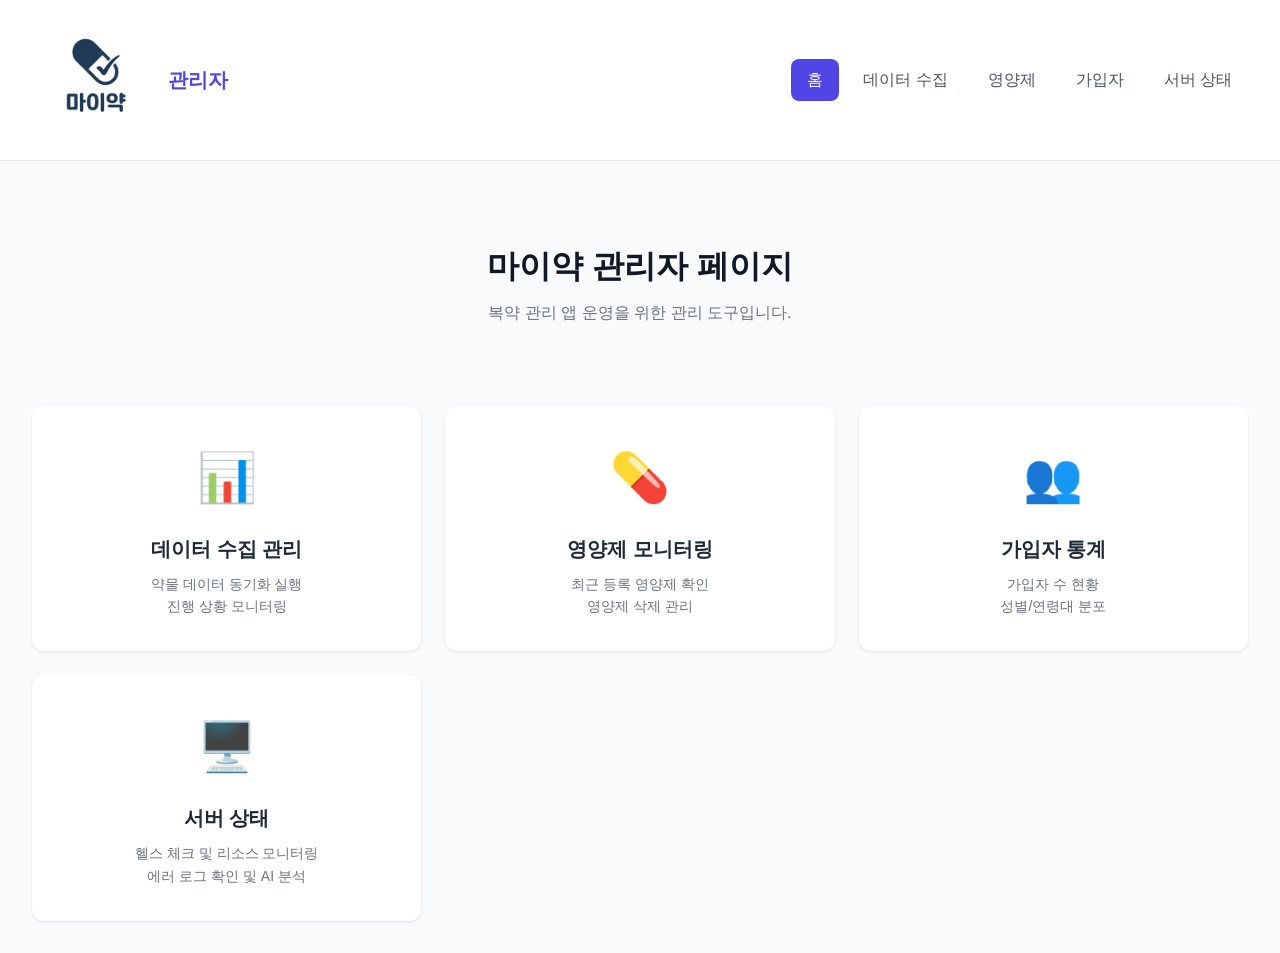
==== src/main/resources/static/admin/index.html @ 5b149827 "Feat : 관리자 페이지 에러 로그 조회 및 AI 분석 기능 추가 - 서버 상태 페이지 분리 (server-status.html) - journalctl 기반 에러 로그 조회 A" ====
<!DOCTYPE html>
<html lang="ko">
<head>
    <meta charset="UTF-8">
    <meta name="viewport" content="width=device-width, initial-scale=1.0">
    <title>마이약 관리자</title>
    <link rel="stylesheet" href="css/admin.css">
    <style>
        .dashboard-grid {
            display: grid;
            grid-template-columns: repeat(auto-fit, minmax(300px, 1fr));
            gap: 1.5rem;
            margin-top: 2rem;
        }
        .dashboard-card {
            background: white;
            border-radius: 0.75rem;
            box-shadow: 0 1px 3px rgba(0, 0, 0, 0.1);
            padding: 2rem;
            text-align: center;
            text-decoration: none;
            color: inherit;
            transition: all 0.2s;
            border: 2px solid transparent;
        }
        .dashboard-card:hover {
            transform: translateY(-4px);
            box-shadow: 0 4px 12px rgba(0, 0, 0, 0.15);
            border-color: var(--primary);
        }
        .dashboard-icon {
            font-size: 3rem;
            margin-bottom: 1rem;
        }
        .dashboard-title {
            font-size: 1.25rem;
            font-weight: 600;
            color: var(--gray-800);
            margin-bottom: 0.5rem;
        }
        .dashboard-desc {
            font-size: 0.875rem;
            color: var(--gray-500);
        }
        .welcome-section {
            text-align: center;
            padding: 3rem 0;
        }
        .welcome-title {
            font-size: 2rem;
            font-weight: 700;
            color: var(--gray-900);
            margin-bottom: 0.5rem;
        }
        .welcome-subtitle {
            font-size: 1rem;
            color: var(--gray-500);
        }
    </style>
</head>
<body>
    <!-- 헤더 -->
    <header class="header">
        <div class="header-content">
            <a href="index.html" class="logo">
                <img src="images/logo.png" alt="마이약" class="logo-img">
                <span>관리자</span>
            </a>
            <nav class="nav">
                <a href="index.html" class="nav-link active">홈</a>
                <a href="data-sync.html" class="nav-link">데이터 수집</a>
                <a href="supplements.html" class="nav-link">영양제</a>
                <a href="users.html" class="nav-link">가입자</a>
                <a href="server-status.html" class="nav-link">서버 상태</a>
            </nav>
        </div>
    </header>

    <!-- 메인 컨텐츠 -->
    <main class="main">
        <div class="welcome-section">
            <h1 class="welcome-title">마이약 관리자 페이지</h1>
            <p class="welcome-subtitle">복약 관리 앱 운영을 위한 관리 도구입니다.</p>
        </div>

        <div class="dashboard-grid">
            <a href="data-sync.html" class="dashboard-card">
                <div class="dashboard-icon">📊</div>
                <div class="dashboard-title">데이터 수집 관리</div>
                <div class="dashboard-desc">
                    약물 데이터 동기화 실행<br>
                    진행 상황 모니터링
                </div>
            </a>

            <a href="supplements.html" class="dashboard-card">
                <div class="dashboard-icon">💊</div>
                <div class="dashboard-title">영양제 모니터링</div>
                <div class="dashboard-desc">
                    최근 등록 영양제 확인<br>
                    영양제 삭제 관리
                </div>
            </a>

            <a href="users.html" class="dashboard-card">
                <div class="dashboard-icon">👥</div>
                <div class="dashboard-title">가입자 통계</div>
                <div class="dashboard-desc">
                    가입자 수 현황<br>
                    성별/연령대 분포
                </div>
            </a>

            <a href="server-status.html" class="dashboard-card">
                <div class="dashboard-icon">🖥️</div>
                <div class="dashboard-title">서버 상태</div>
                <div class="dashboard-desc">
                    헬스 체크 및 리소스 모니터링<br>
                    에러 로그 확인 및 AI 분석
                </div>
            </a>
        </div>
    </main>

    <script src="js/api.js"></script>
    <script src="js/index.js"></script>
</body>
</html>
---- src/main/resources/static/admin/css/admin.css ----
/* ===== 기본 스타일 ===== */
:root {
    --primary: #4f46e5;
    --primary-hover: #4338ca;
    --success: #10b981;
    --warning: #f59e0b;
    --danger: #ef4444;
    --danger-hover: #dc2626;
    --gray-50: #f9fafb;
    --gray-100: #f3f4f6;
    --gray-200: #e5e7eb;
    --gray-300: #d1d5db;
    --gray-400: #9ca3af;
    --gray-500: #6b7280;
    --gray-600: #4b5563;
    --gray-700: #374151;
    --gray-800: #1f2937;
    --gray-900: #111827;
}

* {
    margin: 0;
    padding: 0;
    box-sizing: border-box;
}

body {
    font-family: -apple-system, BlinkMacSystemFont, 'Segoe UI', Roboto, 'Helvetica Neue', Arial, sans-serif;
    background-color: var(--gray-50);
    color: var(--gray-800);
    line-height: 1.6;
}

/* ===== 헤더 & 네비게이션 ===== */
.header {
    background: white;
    border-bottom: 1px solid var(--gray-200);
    padding: 1rem 2rem;
    position: sticky;
    top: 0;
    z-index: 100;
}

.header-content {
    max-width: 1400px;
    margin: 0 auto;
    display: flex;
    align-items: center;
    justify-content: space-between;
}

.logo {
    display: flex;
    align-items: center;
    gap: 0.5rem;
    font-size: 1.25rem;
    font-weight: 700;
    color: var(--primary);
    text-decoration: none;
}

.logo-img {
    height: 8rem;
    width: auto;
}

.nav {
    display: flex;
    gap: 0.5rem;
}

.nav-link {
    padding: 0.5rem 1rem;
    border-radius: 0.5rem;
    text-decoration: none;
    color: var(--gray-600);
    font-weight: 500;
    transition: all 0.2s;
}

.nav-link:hover {
    background: var(--gray-100);
    color: var(--gray-900);
}

.nav-link.active {
    background: var(--primary);
    color: white;
}

/* ===== 메인 컨텐츠 ===== */
.main {
    max-width: 1400px;
    margin: 0 auto;
    padding: 2rem;
}

.page-title {
    font-size: 1.5rem;
    font-weight: 700;
    margin-bottom: 1.5rem;
    color: var(--gray-900);
}

/* ===== 카드 ===== */
.card {
    background: white;
    border-radius: 0.75rem;
    box-shadow: 0 1px 3px rgba(0, 0, 0, 0.1);
    margin-bottom: 1.5rem;
}

.card-header {
    padding: 1rem 1.5rem;
    border-bottom: 1px solid var(--gray-200);
    font-weight: 600;
    color: var(--gray-700);
}

.card-body {
    padding: 1.5rem;
}

/* ===== 통계 카드 그리드 ===== */
.stats-grid {
    display: grid;
    grid-template-columns: repeat(auto-fit, minmax(200px, 1fr));
    gap: 1rem;
    margin-bottom: 1.5rem;
}

.stat-card {
    background: white;
    border-radius: 0.75rem;
    padding: 1.5rem;
    box-shadow: 0 1px 3px rgba(0, 0, 0, 0.1);
    text-align: center;
}

.stat-label {
    font-size: 0.875rem;
    color: var(--gray-500);
    margin-bottom: 0.5rem;
}

.stat-value {
    font-size: 2rem;
    font-weight: 700;
    color: var(--gray-900);
}

.stat-value.primary {
    color: var(--primary);
}

.stat-value.success {
    color: var(--success);
}

.stat-value.warning {
    color: var(--warning);
}

/* ===== 버튼 ===== */
.btn {
    display: inline-flex;
    align-items: center;
    justify-content: center;
    gap: 0.5rem;
    padding: 0.625rem 1.25rem;
    border-radius: 0.5rem;
    font-size: 0.875rem;
    font-weight: 500;
    cursor: pointer;
    border: none;
    transition: all 0.2s;
}

.btn-primary {
    background: var(--primary);
    color: white;
}

.btn-primary:hover {
    background: var(--primary-hover);
}

.btn-primary:disabled {
    background: var(--gray-300);
    cursor: not-allowed;
}

.btn-danger {
    background: var(--danger);
    color: white;
}

.btn-danger:hover {
    background: var(--danger-hover);
}

.btn-secondary {
    background: var(--gray-200);
    color: var(--gray-700);
}

.btn-secondary:hover {
    background: var(--gray-300);
}

.btn-sm {
    padding: 0.375rem 0.75rem;
    font-size: 0.75rem;
}

.btn-icon {
    padding: 0.5rem;
    background: transparent;
    border: none;
    cursor: pointer;
    border-radius: 0.375rem;
    color: var(--gray-500);
}

.btn-icon:hover {
    background: var(--gray-100);
    color: var(--danger);
}

/* ===== 폼 요소 ===== */
.form-group {
    margin-bottom: 1rem;
}

.form-label {
    display: block;
    margin-bottom: 0.5rem;
    font-weight: 500;
    color: var(--gray-700);
}

.form-input,
.form-select {
    width: 100%;
    padding: 0.625rem 0.875rem;
    border: 1px solid var(--gray-300);
    border-radius: 0.5rem;
    font-size: 0.875rem;
    transition: border-color 0.2s;
}

.form-input:focus,
.form-select:focus {
    outline: none;
    border-color: var(--primary);
    box-shadow: 0 0 0 3px rgba(79, 70, 229, 0.1);
}

.form-checkbox {
    display: flex;
    align-items: center;
    gap: 0.5rem;
    cursor: pointer;
}

.form-checkbox input {
    width: 1rem;
    height: 1rem;
    accent-color: var(--primary);
}

.form-row {
    display: flex;
    gap: 1rem;
    flex-wrap: wrap;
}

.form-row .form-group {
    flex: 1;
    min-width: 150px;
}

/* ===== 테이블 ===== */
.table-container {
    overflow-x: auto;
}

.table {
    width: 100%;
    border-collapse: collapse;
}

.table th,
.table td {
    padding: 0.75rem 1rem;
    text-align: left;
    border-bottom: 1px solid var(--gray-200);
}

.table th {
    background: var(--gray-50);
    font-weight: 600;
    color: var(--gray-600);
    font-size: 0.75rem;
    text-transform: uppercase;
    letter-spacing: 0.05em;
}

.table tr:hover {
    background: var(--gray-50);
}

.table td {
    font-size: 0.875rem;
}

/* ===== 배지 ===== */
.badge {
    display: inline-flex;
    align-items: center;
    padding: 0.25rem 0.625rem;
    border-radius: 9999px;
    font-size: 0.75rem;
    font-weight: 500;
}

.badge-primary {
    background: rgba(79, 70, 229, 0.1);
    color: var(--primary);
}

.badge-success {
    background: rgba(16, 185, 129, 0.1);
    color: var(--success);
}

.badge-warning {
    background: rgba(245, 158, 11, 0.1);
    color: var(--warning);
}

.badge-danger {
    background: rgba(239, 68, 68, 0.1);
    color: var(--danger);
}

.badge-gray {
    background: var(--gray-100);
    color: var(--gray-600);
}

/* ===== 진행바 ===== */
.progress {
    width: 100%;
    height: 0.5rem;
    background: var(--gray-200);
    border-radius: 9999px;
    overflow: hidden;
}

.progress-bar {
    height: 100%;
    background: var(--primary);
    border-radius: 9999px;
    transition: width 0.3s ease;
}

.progress-bar.success {
    background: var(--success);
}

.progress-bar.warning {
    background: var(--warning);
}

.progress-text {
    display: flex;
    justify-content: space-between;
    font-size: 0.875rem;
    margin-top: 0.5rem;
    color: var(--gray-600);
}

/* ===== 단계 표시 ===== */
.stage-list {
    display: flex;
    flex-direction: column;
    gap: 1rem;
}

.stage-item {
    display: flex;
    align-items: flex-start;
    gap: 1rem;
    padding: 1rem;
    background: var(--gray-50);
    border-radius: 0.5rem;
}

.stage-icon {
    width: 2rem;
    height: 2rem;
    display: flex;
    align-items: center;
    justify-content: center;
    border-radius: 50%;
    font-size: 0.875rem;
}

.stage-icon.pending {
    background: var(--gray-200);
    color: var(--gray-500);
}

.stage-icon.in-progress {
    background: var(--primary);
    color: white;
    animation: pulse 2s infinite;
}

.stage-icon.completed {
    background: var(--success);
    color: white;
}

.stage-icon.failed {
    background: var(--danger);
    color: white;
}

@keyframes pulse {
    0%, 100% { opacity: 1; }
    50% { opacity: 0.6; }
}

.stage-content {
    flex: 1;
}

.stage-name {
    font-weight: 600;
    color: var(--gray-800);
}

.stage-status {
    font-size: 0.875rem;
    color: var(--gray-500);
    margin-top: 0.25rem;
}

.stage-progress {
    margin-top: 0.5rem;
}

/* ===== 모달 ===== */
.modal-overlay {
    position: fixed;
    top: 0;
    left: 0;
    right: 0;
    bottom: 0;
    background: rgba(0, 0, 0, 0.5);
    display: flex;
    align-items: center;
    justify-content: center;
    z-index: 1000;
    opacity: 0;
    visibility: hidden;
    transition: all 0.2s;
}

.modal-overlay.active {
    opacity: 1;
    visibility: visible;
}

.modal {
    background: white;
    border-radius: 0.75rem;
    box-shadow: 0 20px 25px -5px rgba(0, 0, 0, 0.1);
    max-width: 400px;
    width: 90%;
    transform: scale(0.95);
    transition: transform 0.2s;
}

.modal-overlay.active .modal {
    transform: scale(1);
}

.modal-header {
    padding: 1.25rem 1.5rem;
    border-bottom: 1px solid var(--gray-200);
    font-weight: 600;
    font-size: 1.125rem;
}

.modal-body {
    padding: 1.5rem;
}

.modal-footer {
    padding: 1rem 1.5rem;
    border-top: 1px solid var(--gray-200);
    display: flex;
    justify-content: flex-end;
    gap: 0.75rem;
}

/* ===== 페이지네이션 ===== */
.pagination {
    display: flex;
    align-items: center;
    justify-content: center;
    gap: 0.5rem;
    margin-top: 1.5rem;
}

.pagination-btn {
    padding: 0.5rem 0.75rem;
    border: 1px solid var(--gray-300);
    border-radius: 0.375rem;
    background: white;
    color: var(--gray-700);
    font-size: 0.875rem;
    cursor: pointer;
    transition: all 0.2s;
}

.pagination-btn:hover:not(:disabled) {
    background: var(--gray-100);
}

.pagination-btn:disabled {
    opacity: 0.5;
    cursor: not-allowed;
}

.pagination-btn.active {
    background: var(--primary);
    color: white;
    border-color: var(--primary);
}

.pagination-info {
    font-size: 0.875rem;
    color: var(--gray-500);
}

/* ===== 차트 영역 ===== */
.chart-container {
    padding: 1rem;
}

.bar-chart {
    display: flex;
    flex-direction: column;
    gap: 0.75rem;
}

.bar-item {
    display: flex;
    align-items: center;
    gap: 1rem;
}

.bar-label {
    width: 80px;
    font-size: 0.875rem;
    color: var(--gray-600);
}

.bar-track {
    flex: 1;
    height: 1.5rem;
    background: var(--gray-100);
    border-radius: 0.375rem;
    overflow: hidden;
}

.bar-fill {
    height: 100%;
    border-radius: 0.375rem;
    transition: width 0.5s ease;
}

.bar-fill.primary { background: var(--primary); }
.bar-fill.success { background: var(--success); }
.bar-fill.warning { background: var(--warning); }
.bar-fill.danger { background: var(--danger); }

.bar-value {
    width: 80px;
    font-size: 0.875rem;
    color: var(--gray-700);
    text-align: right;
}

/* ===== 로딩 상태 ===== */
.loading {
    display: flex;
    align-items: center;
    justify-content: center;
    padding: 3rem;
    color: var(--gray-500);
}

.spinner {
    width: 2rem;
    height: 2rem;
    border: 3px solid var(--gray-200);
    border-top-color: var(--primary);
    border-radius: 50%;
    animation: spin 0.8s linear infinite;
    margin-right: 0.75rem;
}

@keyframes spin {
    to { transform: rotate(360deg); }
}

/* ===== 알림 ===== */
.alert {
    padding: 1rem 1.25rem;
    border-radius: 0.5rem;
    margin-bottom: 1rem;
    display: flex;
    align-items: flex-start;
    gap: 0.75rem;
}

.alert-warning {
    background: rgba(245, 158, 11, 0.1);
    border: 1px solid rgba(245, 158, 11, 0.2);
    color: #92400e;
}

.alert-danger {
    background: rgba(239, 68, 68, 0.1);
    border: 1px solid rgba(239, 68, 68, 0.2);
    color: #991b1b;
}

.alert-success {
    background: rgba(16, 185, 129, 0.1);
    border: 1px solid rgba(16, 185, 129, 0.2);
    color: #065f46;
}

/* ===== 데이터 출처 ===== */
.data-sources {
    font-size: 0.875rem;
    color: var(--gray-500);
    padding: 1rem 1.5rem;
    border-top: 1px solid var(--gray-200);
}

.data-sources a {
    color: var(--primary);
    text-decoration: none;
}

.data-sources a:hover {
    text-decoration: underline;
}

/* ===== 유틸리티 ===== */
.text-center { text-align: center; }
.text-right { text-align: right; }
.text-muted { color: var(--gray-500); }
.text-small { font-size: 0.875rem; }
.mt-1 { margin-top: 0.5rem; }
.mt-2 { margin-top: 1rem; }
.mt-3 { margin-top: 1.5rem; }
.mb-1 { margin-bottom: 0.5rem; }
.mb-2 { margin-bottom: 1rem; }
.flex { display: flex; }
.items-center { align-items: center; }
.justify-between { justify-content: space-between; }
.gap-1 { gap: 0.5rem; }
.gap-2 { gap: 1rem; }
.hidden { display: none !important; }

/* ===== 서버 상태 카드 ===== */
.health-card {
    background: white;
    border-radius: 0.75rem;
    box-shadow: 0 1px 3px rgba(0, 0, 0, 0.1);
    margin-bottom: 2rem;
}

.health-header {
    padding: 1rem 1.5rem;
    border-bottom: 1px solid var(--gray-200);
    display: flex;
    align-items: center;
    justify-content: space-between;
}

.health-title {
    font-weight: 600;
    color: var(--gray-700);
    display: flex;
    align-items: center;
    gap: 0.5rem;
}

.health-body {
    padding: 1.5rem;
}

.health-status-grid {
    display: grid;
    grid-template-columns: repeat(auto-fit, minmax(120px, 1fr));
    gap: 1rem;
    margin-bottom: 1.5rem;
}

.status-item {
    text-align: center;
    padding: 1rem;
    background: var(--gray-50);
    border-radius: 0.5rem;
}

.status-indicator {
    width: 1rem;
    height: 1rem;
    border-radius: 50%;
    margin: 0 auto 0.5rem;
}

.status-indicator.up {
    background: var(--success);
    box-shadow: 0 0 8px rgba(16, 185, 129, 0.4);
}

.status-indicator.down {
    background: var(--danger);
    box-shadow: 0 0 8px rgba(239, 68, 68, 0.4);
}

.status-indicator.loading {
    background: var(--gray-300);
    animation: pulse 1.5s infinite;
}

.status-label {
    font-size: 0.75rem;
    color: var(--gray-500);
    margin-bottom: 0.25rem;
}

.status-value {
    font-size: 0.875rem;
    font-weight: 600;
    color: var(--gray-800);
}

.health-resources {
    display: grid;
    grid-template-columns: repeat(auto-fit, minmax(200px, 1fr));
    gap: 1rem;
    margin-bottom: 1rem;
}

.resource-item {
    padding: 1rem;
    background: var(--gray-50);
    border-radius: 0.5rem;
}

.resource-header {
    display: flex;
    justify-content: space-between;
    align-items: center;
    margin-bottom: 0.5rem;
}

.resource-label {
    font-size: 0.875rem;
    color: var(--gray-600);
}

.resource-value {
    font-size: 0.875rem;
    font-weight: 600;
    color: var(--gray-800);
}

.resource-bar {
    height: 0.5rem;
    background: var(--gray-200);
    border-radius: 9999px;
    overflow: hidden;
}

.resource-fill {
    height: 100%;
    border-radius: 9999px;
    transition: width 0.3s ease;
}

.resource-fill.normal {
    background: var(--success);
}

.resource-fill.warning {
    background: var(--warning);
}

.resource-fill.danger {
    background: var(--danger);
}

.health-info {
    font-size: 0.875rem;
    color: var(--gray-500);
    padding-top: 1rem;
    border-top: 1px solid var(--gray-200);
}

.health-info-row {
    display: flex;
    justify-content: space-between;
    margin-bottom: 0.25rem;
}

.btn-refresh {
    display: inline-flex;
    align-items: center;
    gap: 0.5rem;
    padding: 0.5rem 1rem;
    background: var(--gray-100);
    border: 1px solid var(--gray-200);
    border-radius: 0.5rem;
    color: var(--gray-700);
    font-size: 0.875rem;
    cursor: pointer;
    transition: all 0.2s;
}

.btn-refresh:hover {
    background: var(--gray-200);
}

.btn-refresh:disabled {
    opacity: 0.5;
    cursor: not-allowed;
}

.btn-refresh.loading {
    pointer-events: none;
}

.btn-refresh.loading .refresh-icon {
    animation: spin 1s linear infinite;
}
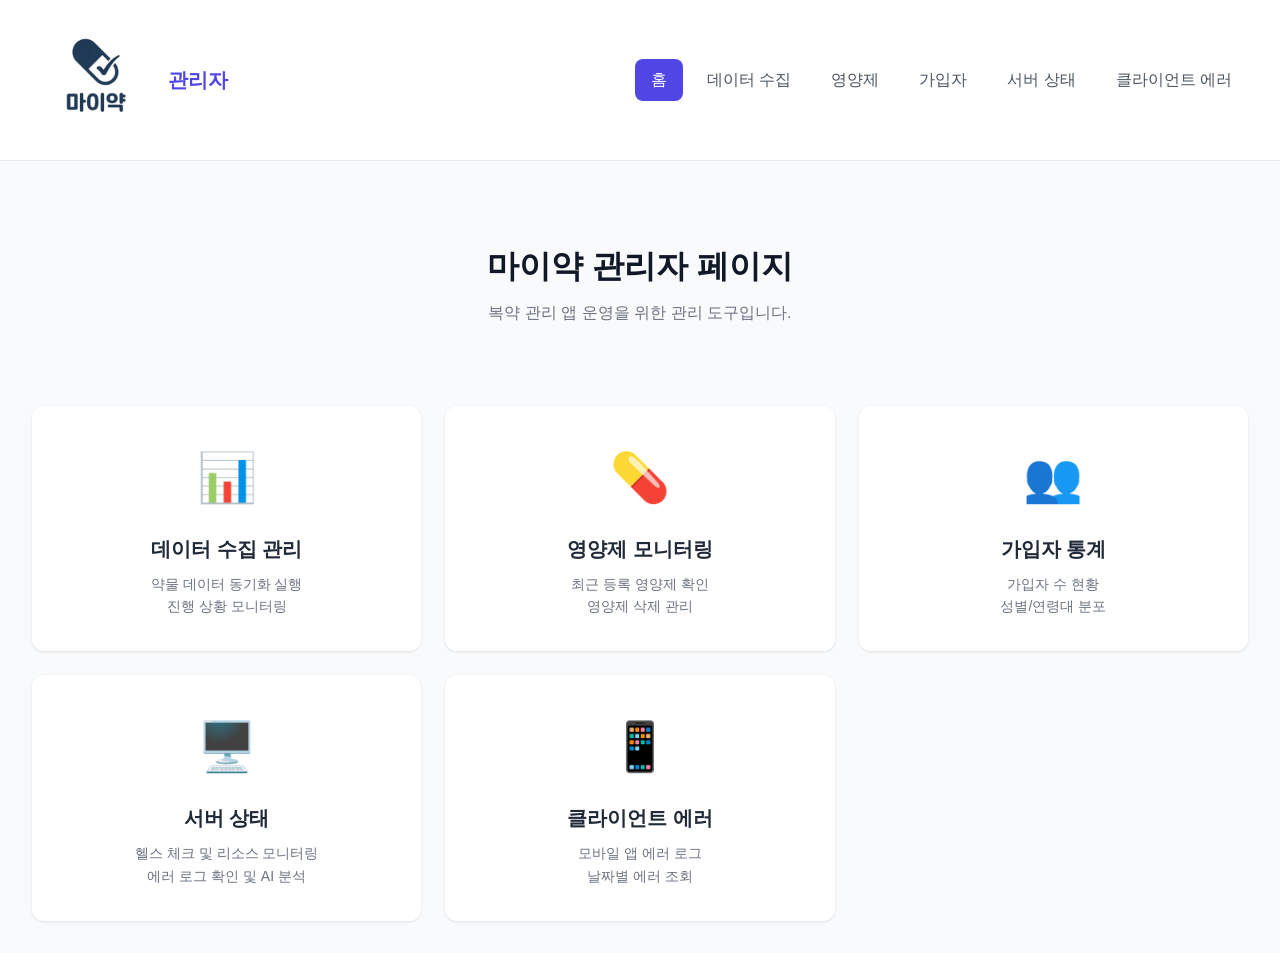
==== commit 202da00c: "Feat : 클라이언트 에러 로그 API 및 관리자 페이지 추가" ====
--- a/src/main/resources/static/admin/index.html
+++ b/src/main/resources/static/admin/index.html
@@ -72,6 +72,7 @@
                 <a href="supplements.html" class="nav-link">영양제</a>
                 <a href="users.html" class="nav-link">가입자</a>
                 <a href="server-status.html" class="nav-link">서버 상태</a>
+                <a href="client-errors.html" class="nav-link">클라이언트 에러</a>
             </nav>
         </div>
     </header>
@@ -119,6 +120,15 @@
                     에러 로그 확인 및 AI 분석
                 </div>
             </a>
+
+            <a href="client-errors.html" class="dashboard-card">
+                <div class="dashboard-icon">📱</div>
+                <div class="dashboard-title">클라이언트 에러</div>
+                <div class="dashboard-desc">
+                    모바일 앱 에러 로그<br>
+                    날짜별 에러 조회
+                </div>
+            </a>
         </div>
     </main>
 
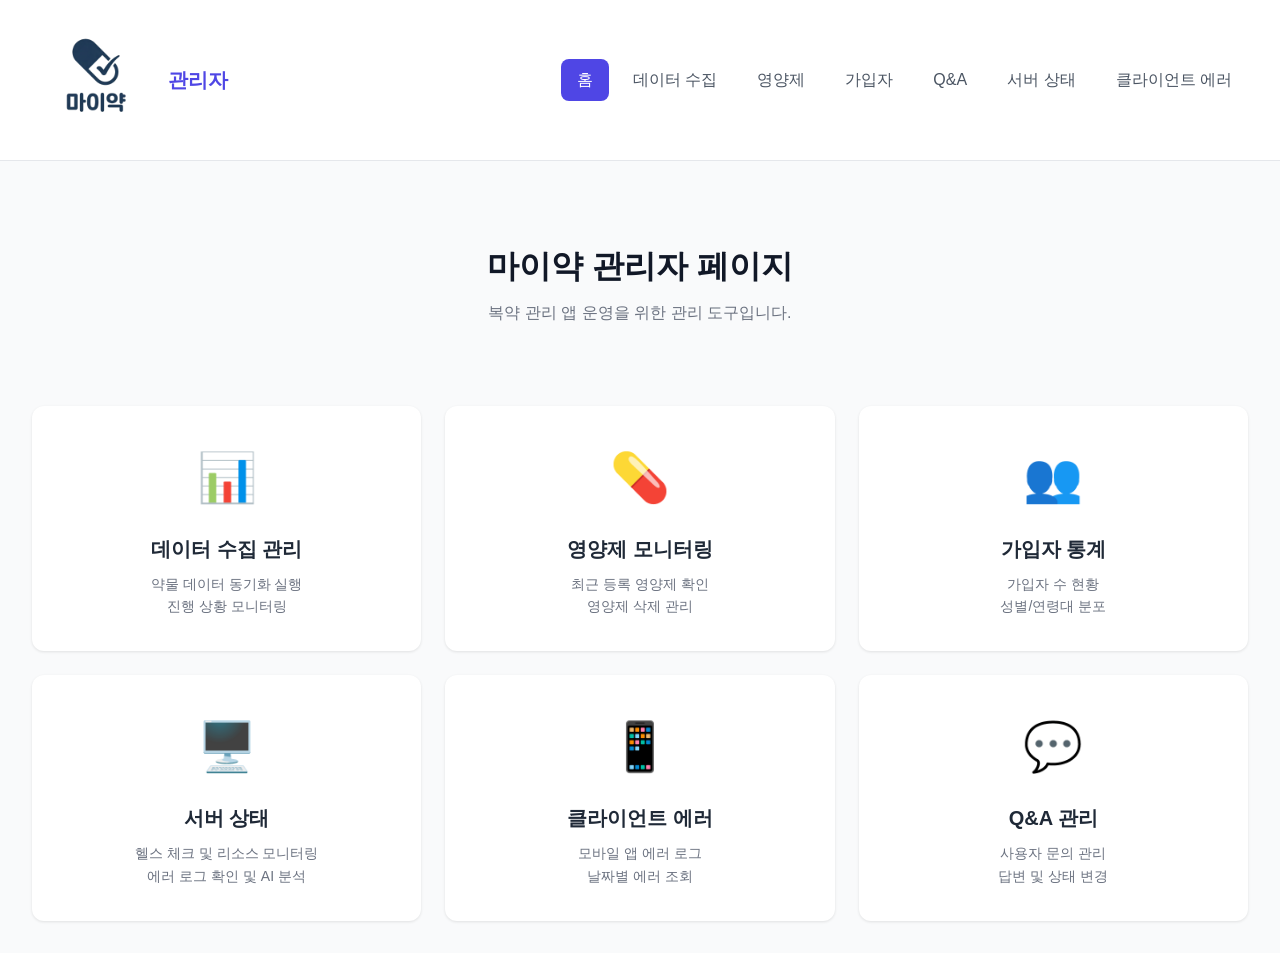
==== commit e073dd20: "[#96] Feat : 관리자 페이지 Q&A 관리 기능 추가" ====
--- a/src/main/resources/static/admin/index.html
+++ b/src/main/resources/static/admin/index.html
@@ -71,6 +71,7 @@
                 <a href="data-sync.html" class="nav-link">데이터 수집</a>
                 <a href="supplements.html" class="nav-link">영양제</a>
                 <a href="users.html" class="nav-link">가입자</a>
+                <a href="qna.html" class="nav-link">Q&A<span id="nav-qna-badge" class="nav-badge hidden"></span></a>
                 <a href="server-status.html" class="nav-link">서버 상태</a>
                 <a href="client-errors.html" class="nav-link">클라이언트 에러</a>
             </nav>
@@ -129,6 +130,15 @@
                     날짜별 에러 조회
                 </div>
             </a>
+
+            <a href="qna.html" class="dashboard-card">
+                <div class="dashboard-icon">💬</div>
+                <div class="dashboard-title">Q&A 관리</div>
+                <div class="dashboard-desc">
+                    사용자 문의 관리<br>
+                    답변 및 상태 변경
+                </div>
+            </a>
         </div>
     </main>
 
--- a/src/main/resources/static/admin/css/admin.css
+++ b/src/main/resources/static/admin/css/admin.css
@@ -88,6 +88,31 @@
     color: white;
 }
 
+.nav-link {
+    position: relative;
+}
+
+.nav-badge {
+    position: absolute;
+    top: -4px;
+    right: -4px;
+    min-width: 18px;
+    height: 18px;
+    padding: 0 5px;
+    background: var(--danger);
+    color: white;
+    font-size: 0.7rem;
+    font-weight: 600;
+    border-radius: 9999px;
+    display: flex;
+    align-items: center;
+    justify-content: center;
+}
+
+.nav-badge.hidden {
+    display: none;
+}
+
 /* ===== 메인 컨텐츠 ===== */
 .main {
     max-width: 1400px;
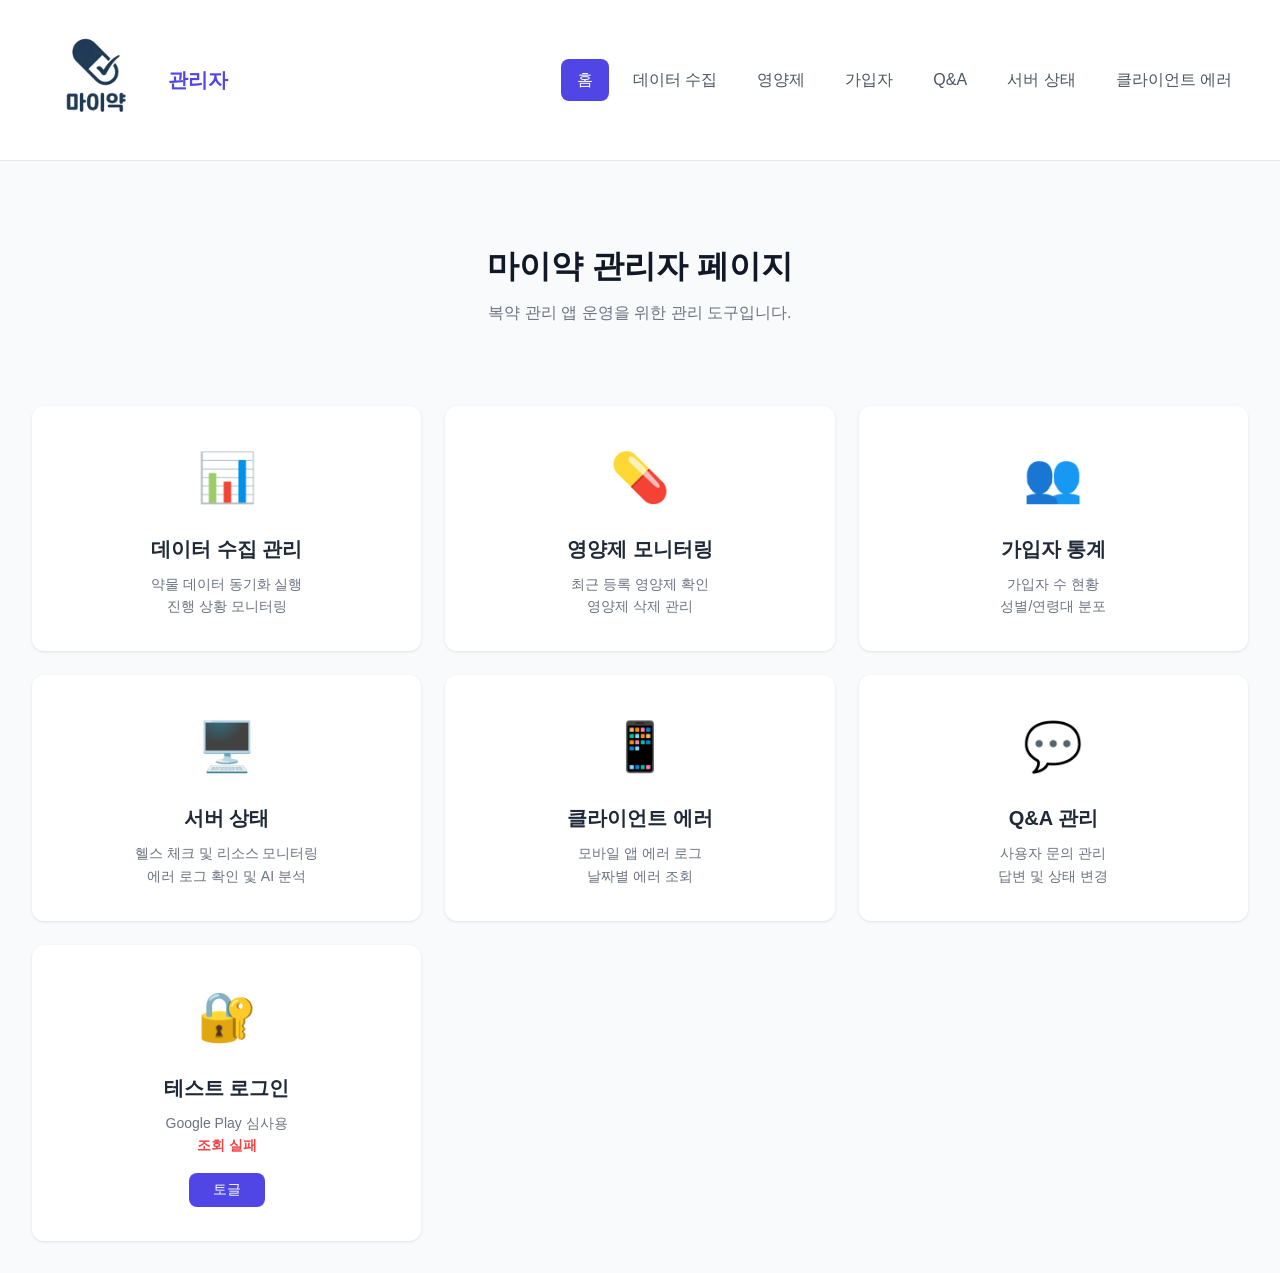
==== commit f7fc8561: "[#150] Feat : 관리자 페이지에 테스트 로그인 토글 UI 추가 - index.html: 테스트 로그인 토글 카드 추가 - index.js: 테스트 로그인 상태 조회 및 토" ====
--- a/src/main/resources/static/admin/index.html
+++ b/src/main/resources/static/admin/index.html
@@ -139,6 +139,18 @@
                     답변 및 상태 변경
                 </div>
             </a>
+
+            <div class="dashboard-card" id="test-login-card" style="cursor: pointer;">
+                <div class="dashboard-icon">🔐</div>
+                <div class="dashboard-title">테스트 로그인</div>
+                <div class="dashboard-desc">
+                    Google Play 심사용<br>
+                    <span id="test-login-status" style="font-weight: bold; color: #ef4444;">로딩 중...</span>
+                </div>
+                <button id="test-login-toggle" class="btn btn-primary" style="margin-top: 1rem; padding: 0.5rem 1.5rem;">
+                    토글
+                </button>
+            </div>
         </div>
     </main>
 
--- a/src/main/resources/static/admin/css/admin.css
+++ b/src/main/resources/static/admin/css/admin.css
@@ -881,3 +881,158 @@
 .btn-refresh.loading .refresh-icon {
     animation: spin 1s linear infinite;
 }
+
+/* ===== AI 모델 설정 ===== */
+.ai-model-settings {
+    display: flex;
+    flex-direction: column;
+    gap: 1rem;
+}
+
+.setting-row {
+    display: flex;
+    align-items: center;
+    justify-content: space-between;
+    padding: 0.75rem 0;
+    border-bottom: 1px solid var(--gray-100);
+}
+
+.setting-row:last-child {
+    border-bottom: none;
+}
+
+.setting-label {
+    font-size: 0.875rem;
+    font-weight: 500;
+    color: var(--gray-700);
+}
+
+.setting-control {
+    display: flex;
+    align-items: center;
+    gap: 0.75rem;
+}
+
+.model-select {
+    min-width: 200px;
+    padding: 0.5rem 0.75rem;
+    border: 1px solid var(--gray-300);
+    border-radius: 0.375rem;
+    font-size: 0.875rem;
+    color: var(--gray-700);
+    background: white;
+    cursor: pointer;
+}
+
+.model-select:focus {
+    outline: none;
+    border-color: var(--primary);
+    box-shadow: 0 0 0 3px rgba(79, 70, 229, 0.1);
+}
+
+.model-status {
+    font-size: 0.75rem;
+    padding: 0.25rem 0.5rem;
+    border-radius: 9999px;
+}
+
+.model-status.active {
+    background: var(--success);
+    color: white;
+}
+
+.setting-hint {
+    font-size: 0.75rem;
+    color: var(--gray-500);
+}
+
+/* 토글 스위치 */
+.toggle-switch {
+    position: relative;
+    display: inline-block;
+    width: 48px;
+    height: 24px;
+}
+
+.toggle-switch input {
+    opacity: 0;
+    width: 0;
+    height: 0;
+}
+
+.toggle-slider {
+    position: absolute;
+    cursor: pointer;
+    top: 0;
+    left: 0;
+    right: 0;
+    bottom: 0;
+    background-color: var(--gray-300);
+    transition: 0.3s;
+    border-radius: 24px;
+}
+
+.toggle-slider:before {
+    position: absolute;
+    content: "";
+    height: 18px;
+    width: 18px;
+    left: 3px;
+    bottom: 3px;
+    background-color: white;
+    transition: 0.3s;
+    border-radius: 50%;
+}
+
+.toggle-switch input:checked + .toggle-slider {
+    background-color: var(--primary);
+}
+
+.toggle-switch input:checked + .toggle-slider:before {
+    transform: translateX(24px);
+}
+
+.toggle-status {
+    font-size: 0.875rem;
+    color: var(--gray-600);
+}
+
+/* 설정 저장 버튼 */
+.setting-actions {
+    justify-content: flex-end;
+    padding-top: 1rem;
+}
+
+.btn-primary {
+    padding: 0.625rem 1.25rem;
+    background: var(--primary);
+    border: none;
+    border-radius: 0.5rem;
+    color: white;
+    font-size: 0.875rem;
+    font-weight: 500;
+    cursor: pointer;
+    transition: all 0.2s;
+}
+
+.btn-primary:hover {
+    background: var(--primary-hover);
+}
+
+.btn-primary:disabled {
+    opacity: 0.5;
+    cursor: not-allowed;
+}
+
+.save-status {
+    font-size: 0.875rem;
+    margin-left: 0.75rem;
+}
+
+.save-status.success {
+    color: var(--success);
+}
+
+.save-status.error {
+    color: var(--danger);
+}
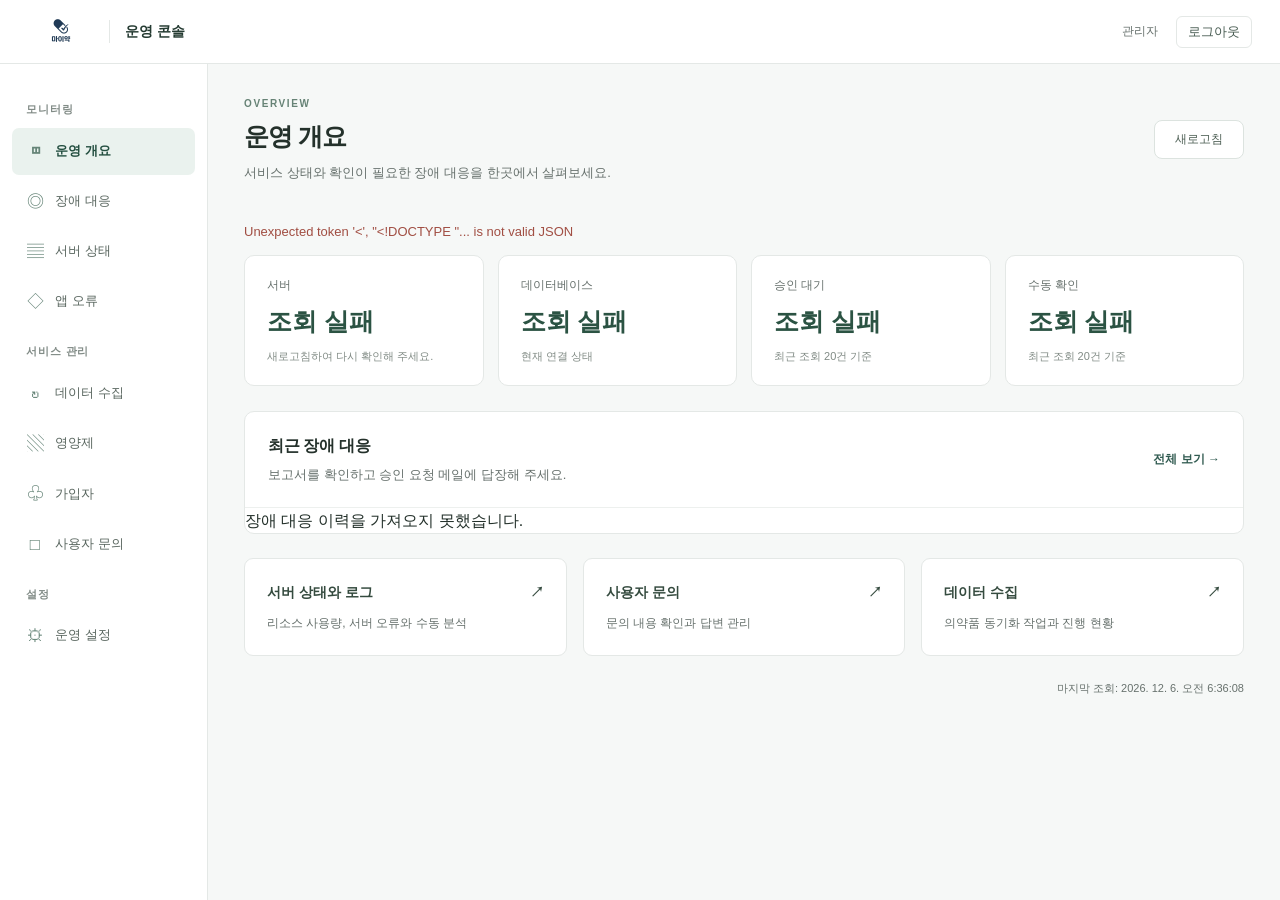
==== commit 87a01070: "[#42] Refactor : 관리자 운영 개요와 장애 대응 화면 정리" ====
--- a/src/main/resources/static/admin/index.html
+++ b/src/main/resources/static/admin/index.html
@@ -1,160 +1,34 @@
 <!DOCTYPE html>
 <html lang="ko">
 <head>
-    <meta charset="UTF-8">
-    <meta name="viewport" content="width=device-width, initial-scale=1.0">
-    <title>마이약 관리자</title>
-    <link rel="stylesheet" href="css/admin.css">
-    <style>
-        .dashboard-grid {
-            display: grid;
-            grid-template-columns: repeat(auto-fit, minmax(300px, 1fr));
-            gap: 1.5rem;
-            margin-top: 2rem;
-        }
-        .dashboard-card {
-            background: white;
-            border-radius: 0.75rem;
-            box-shadow: 0 1px 3px rgba(0, 0, 0, 0.1);
-            padding: 2rem;
-            text-align: center;
-            text-decoration: none;
-            color: inherit;
-            transition: all 0.2s;
-            border: 2px solid transparent;
-        }
-        .dashboard-card:hover {
-            transform: translateY(-4px);
-            box-shadow: 0 4px 12px rgba(0, 0, 0, 0.15);
-            border-color: var(--primary);
-        }
-        .dashboard-icon {
-            font-size: 3rem;
-            margin-bottom: 1rem;
-        }
-        .dashboard-title {
-            font-size: 1.25rem;
-            font-weight: 600;
-            color: var(--gray-800);
-            margin-bottom: 0.5rem;
-        }
-        .dashboard-desc {
-            font-size: 0.875rem;
-            color: var(--gray-500);
-        }
-        .welcome-section {
-            text-align: center;
-            padding: 3rem 0;
-        }
-        .welcome-title {
-            font-size: 2rem;
-            font-weight: 700;
-            color: var(--gray-900);
-            margin-bottom: 0.5rem;
-        }
-        .welcome-subtitle {
-            font-size: 1rem;
-            color: var(--gray-500);
-        }
-    </style>
+    <meta charset="UTF-8"><meta name="viewport" content="width=device-width, initial-scale=1.0">
+    <title>운영 개요 · 마이약 관리자</title>
+    <link rel="stylesheet" href="css/admin.css"><link rel="stylesheet" href="css/shell.css">
 </head>
 <body>
-    <!-- 헤더 -->
-    <header class="header">
-        <div class="header-content">
-            <a href="index.html" class="logo">
-                <img src="images/logo.png" alt="마이약" class="logo-img">
-                <span>관리자</span>
-            </a>
-            <nav class="nav">
-                <a href="index.html" class="nav-link active">홈</a>
-                <a href="data-sync.html" class="nav-link">데이터 수집</a>
-                <a href="supplements.html" class="nav-link">영양제</a>
-                <a href="users.html" class="nav-link">가입자</a>
-                <a href="qna.html" class="nav-link">Q&A<span id="nav-qna-badge" class="nav-badge hidden"></span></a>
-                <a href="server-status.html" class="nav-link">서버 상태</a>
-                <a href="client-errors.html" class="nav-link">클라이언트 에러</a>
-            </nav>
-        </div>
-    </header>
-
-    <!-- 메인 컨텐츠 -->
-    <main class="main">
-        <div class="welcome-section">
-            <h1 class="welcome-title">마이약 관리자 페이지</h1>
-            <p class="welcome-subtitle">복약 관리 앱 운영을 위한 관리 도구입니다.</p>
-        </div>
-
-        <div class="dashboard-grid">
-            <a href="data-sync.html" class="dashboard-card">
-                <div class="dashboard-icon">📊</div>
-                <div class="dashboard-title">데이터 수집 관리</div>
-                <div class="dashboard-desc">
-                    약물 데이터 동기화 실행<br>
-                    진행 상황 모니터링
-                </div>
-            </a>
-
-            <a href="supplements.html" class="dashboard-card">
-                <div class="dashboard-icon">💊</div>
-                <div class="dashboard-title">영양제 모니터링</div>
-                <div class="dashboard-desc">
-                    최근 등록 영양제 확인<br>
-                    영양제 삭제 관리
-                </div>
-            </a>
-
-            <a href="users.html" class="dashboard-card">
-                <div class="dashboard-icon">👥</div>
-                <div class="dashboard-title">가입자 통계</div>
-                <div class="dashboard-desc">
-                    가입자 수 현황<br>
-                    성별/연령대 분포
-                </div>
-            </a>
-
-            <a href="server-status.html" class="dashboard-card">
-                <div class="dashboard-icon">🖥️</div>
-                <div class="dashboard-title">서버 상태</div>
-                <div class="dashboard-desc">
-                    헬스 체크 및 리소스 모니터링<br>
-                    에러 로그 확인 및 AI 분석
-                </div>
-            </a>
-
-            <a href="client-errors.html" class="dashboard-card">
-                <div class="dashboard-icon">📱</div>
-                <div class="dashboard-title">클라이언트 에러</div>
-                <div class="dashboard-desc">
-                    모바일 앱 에러 로그<br>
-                    날짜별 에러 조회
-                </div>
-            </a>
-
-            <a href="qna.html" class="dashboard-card">
-                <div class="dashboard-icon">💬</div>
-                <div class="dashboard-title">Q&A 관리</div>
-                <div class="dashboard-desc">
-                    사용자 문의 관리<br>
-                    답변 및 상태 변경
-                </div>
-            </a>
-
-            <div class="dashboard-card" id="test-login-card" style="cursor: pointer;">
-                <div class="dashboard-icon">🔐</div>
-                <div class="dashboard-title">테스트 로그인</div>
-                <div class="dashboard-desc">
-                    Google Play 심사용<br>
-                    <span id="test-login-status" style="font-weight: bold; color: #ef4444;">로딩 중...</span>
-                </div>
-                <button id="test-login-toggle" class="btn btn-primary" style="margin-top: 1rem; padding: 0.5rem 1.5rem;">
-                    토글
-                </button>
-            </div>
-        </div>
-    </main>
-
-    <script src="js/api.js"></script>
-    <script src="js/index.js"></script>
+<header class="header"></header>
+<main class="main console-main">
+    <div class="page-heading"><div><p class="eyebrow">OVERVIEW</p><h1>운영 개요</h1><p>서비스 상태와 확인이 필요한 장애 대응을 한곳에서 살펴보세요.</p></div>
+        <button class="btn btn-secondary" id="overview-refresh">새로고침</button></div>
+    <p id="overview-error" class="inline-error" role="alert"></p>
+    <section class="metric-grid" aria-label="서비스 상태">
+        <article class="metric"><span>서버</span><strong id="metric-server">확인 중</strong><small id="metric-response">응답 상태 조회 중</small></article>
+        <article class="metric"><span>데이터베이스</span><strong id="metric-db">확인 중</strong><small>현재 연결 상태</small></article>
+        <article class="metric"><span>승인 대기</span><strong id="metric-approval">—</strong><small>최근 조회 20건 기준</small></article>
+        <article class="metric"><span>수동 확인</span><strong id="metric-manual">—</strong><small>최근 조회 20건 기준</small></article>
+    </section>
+    <section class="panel">
+        <div class="panel-heading"><div><h2>최근 장애 대응</h2><p>보고서를 확인하고 승인 요청 메일에 답장해 주세요.</p></div><a href="incidents.html" class="text-link">전체 보기 →</a></div>
+        <div id="recent-incidents" class="incident-list" aria-live="polite"><p class="empty-state">장애 대응 이력을 불러오는 중입니다.</p></div>
+    </section>
+    <section class="quick-grid" aria-label="자주 사용하는 도구">
+        <a class="quick-link" href="server-status.html"><strong>서버 상태와 로그 <span>↗</span></strong><p>리소스 사용량, 서버 오류와 수동 분석</p></a>
+        <a class="quick-link" href="qna.html"><strong>사용자 문의 <span>↗</span></strong><p>문의 내용 확인과 답변 관리</p></a>
+        <a class="quick-link" href="data-sync.html"><strong>데이터 수집 <span>↗</span></strong><p>의약품 동기화 작업과 진행 현황</p></a>
+    </section>
+    <p id="overview-updated" class="muted update-note"></p>
+</main>
+<script src="js/session.js"></script><script src="js/shell.js"></script><script src="js/api.js"></script>
+<script src="js/incidents.js"></script><script src="js/index.js"></script>
 </body>
 </html>
--- a/src/main/resources/static/admin/css/shell.css
+++ b/src/main/resources/static/admin/css/shell.css
@@ -0,0 +1,55 @@
+:root { --primary:#315b51; --primary-hover:#24483f; --console-border:#e4e8e6; --console-muted:#67716d; }
+body.console-layout { background:#f6f8f7; color:#24312b; }
+.console-layout .header { height:64px; padding:0 28px; display:flex; align-items:center; justify-content:space-between; border-color:var(--console-border); }
+.console-brand,.console-brand a,.console-account { display:flex; align-items:center; gap:18px; }
+.console-brand a { text-decoration:none; color:#253b32; font-size:14px; font-weight:600; gap:15px; }
+.console-brand img { width:66px; height:40px; object-fit:contain; }
+.console-brand a span { padding-left:15px; border-left:1px solid var(--console-border); }
+.console-account { color:var(--console-muted); font-size:12px; }
+.console-account button { border:1px solid var(--console-border); background:white; border-radius:6px; padding:6px 11px; color:#475b51; cursor:pointer; }
+#nav-toggle { display:none; background:none; border:0; font-size:23px; color:#315b51; cursor:pointer; }
+.console-nav { position:fixed; top:64px; left:0; bottom:0; width:208px; padding:19px 12px; border-right:1px solid var(--console-border); background:white; overflow-y:auto; z-index:90; }
+.nav-group-title { color:#828c87; font-size:11px; font-weight:600; letter-spacing:.08em; margin:18px 14px 9px; }
+.console-nav a { display:flex; align-items:center; gap:10px; padding:10px 13px; color:#59665f; text-decoration:none; border-radius:7px; font-size:13px; margin-bottom:3px; position:relative; }
+.console-nav a:hover { background:#f1f5f3; }
+.console-nav a.active { color:#244f40; background:#eaf2ee; font-weight:650; }
+.console-nav .nav-symbol { font-size:17px; width:20px; text-align:center; color:#658477; }
+.console-nav .nav-badge { position:static; margin-left:auto; }
+.console-layout .main { max-width:1600px; margin:0 0 0 208px; padding:32px 36px; }
+.console-layout h1 { font-size:25px; letter-spacing:-.04em; line-height:1.5; margin:0 0 7px; }
+.console-layout h2 { font-size:16px; letter-spacing:-.02em; }
+.console-layout h3 { font-size:13px; margin:24px 0 9px; }
+.page-heading { display:flex; align-items:center; justify-content:space-between; gap:20px; margin-bottom:27px; }
+.page-heading p:not(.eyebrow),.panel-heading p { font-size:13px; color:var(--console-muted); margin-top:6px; }
+.eyebrow { color:#678376; font-size:10px; letter-spacing:.16em; font-weight:700; margin-bottom:6px; }
+.metric-grid { display:grid; grid-template-columns:repeat(4,minmax(0,1fr)); gap:14px; margin-bottom:25px; }
+.metric { padding:20px 22px; background:white; border:1px solid var(--console-border); border-radius:10px; display:flex; flex-direction:column; gap:10px; }
+.metric>span { font-size:12px; color:var(--console-muted); }.metric strong { font-size:25px; line-height:1.3; font-weight:650; color:#2b5343; }.metric small { color:#818b85; font-size:11px; }
+.panel { background:white; border:1px solid var(--console-border); border-radius:10px; overflow:hidden; margin-bottom:24px; }
+.panel-heading { padding:21px 23px; display:flex; justify-content:space-between; align-items:center; gap:12px; border-bottom:1px solid #edf0ee; }.panel-body { padding:23px; }
+.muted { color:var(--console-muted); font-size:12px; }.text-link { color:#315b51; font-size:12px; font-weight:600; text-decoration:none; white-space:nowrap; }.text-link:hover { text-decoration:underline; }
+.quick-grid { display:grid; grid-template-columns:repeat(3,minmax(0,1fr)); gap:16px; }.quick-link { padding:22px; background:white; border:1px solid var(--console-border); border-radius:9px; color:#354b3f; text-decoration:none; }
+.quick-link strong { display:flex; justify-content:space-between; font-size:14px; }.quick-link p { margin-top:10px; font-size:12px; color:var(--console-muted); }.quick-link:hover { border-color:#9ab3a6; }.update-note { margin-top:24px; text-align:right; font-size:11px; }
+.incident-row { display:flex; flex-direction:column; gap:9px; width:100%; text-align:left; padding:18px 23px; background:white; border:0; border-bottom:1px solid #edf0ee; color:inherit; text-decoration:none; cursor:pointer; font:inherit; }
+.incident-row:last-child { border-bottom:0; }.incident-row:hover,.incident-row.selected { background:#f2f7f4; }.incident-row.selected { box-shadow:inset 3px 0 #527b65; }.incident-row strong { font-size:13px; overflow-wrap:anywhere; }
+.incident-row-heading { display:flex; justify-content:space-between; align-items:center; gap:10px; }.incident-row-heading .muted { font-size:11px; }
+.incident-summary { font-size:12px; color:var(--console-muted); overflow:hidden; display:-webkit-box; -webkit-line-clamp:2; -webkit-box-orient:vertical; }
+.state-badge { display:inline-block; width:max-content; border-radius:5px; padding:3px 7px; font-size:10px; font-weight:600; line-height:1.6; white-space:nowrap; }
+.state-badge.neutral { color:#626d68; background:#edf0ee; }.state-badge.info { color:#456881; background:#ebf2f7; }.state-badge.warning { color:#8b6621; background:#fcf3dc; }.state-badge.success { color:#326345; background:#eaf4ec; }.state-badge.danger { color:#a14e43; background:#fbefeb; }
+.empty-state { padding:42px 24px; color:var(--console-muted); font-size:13px; text-align:center; }.notice { font-size:12px; background:#edf3ef; color:#4b6657; border:1px solid #dce8e0; padding:13px 17px; border-radius:7px; margin-bottom:23px; }
+.inline-error:empty { display:none; }.inline-error { font-size:13px; color:#a14e43; padding:12px 0; }
+.incident-workspace { display:grid; grid-template-columns:minmax(300px,.85fr) minmax(0,1.3fr); gap:20px; align-items:start; }.incident-master .panel-heading .muted { font-size:10px; }.incident-detail .panel-heading h2 { margin-top:12px; overflow-wrap:anywhere; }
+.incident-meta { display:grid; grid-template-columns:94px minmax(0,1fr); font-size:11px; gap:8px 12px; }.incident-meta dt { color:var(--console-muted); }.incident-meta dd { overflow-wrap:anywhere; }
+.report-text { font-size:12px; color:#4b5a51; line-height:1.85; white-space:pre-wrap; overflow-wrap:anywhere; }.incident-links { display:flex; flex-wrap:wrap; gap:20px; margin:23px 0; }.incident-detail details { font-size:12px; color:#53685b; }.incident-detail summary { cursor:pointer; }
+.incident-stack { white-space:pre-wrap; overflow-wrap:anywhere; font-size:10px; background:#f5f7f5; padding:12px; margin-top:10px; border-radius:6px; }.incident-history { list-style:none; padding:0; }.incident-history li { display:flex; align-items:center; gap:15px; padding:7px 0; font-size:11px; }.incident-history time { color:var(--console-muted); }
+.load-more { margin:15px 23px; }.load-more[hidden] { display:none; }.settings-row { display:flex; align-items:center; justify-content:space-between; font-size:14px; }
+.console-layout .btn-secondary { background:#fff; border:1px solid #dce3df; color:#4c5e53; font-size:12px; }.console-layout .btn-secondary:hover { background:#f0f5f2; }.console-layout button:disabled { opacity:.6; cursor:wait; }.console-layout :focus-visible { outline:2px solid #628b73; outline-offset:3px; }
+@media(min-width:1800px) { .console-layout .main { margin-right:auto; } }
+@media(max-width:1100px) { .console-layout .main { padding:26px 24px; }.incident-workspace { grid-template-columns:1fr; }.metric-grid { grid-template-columns:repeat(2,minmax(0,1fr)); } }
+@media(max-width:760px) {
+    .console-layout .header { padding:0 16px; height:60px; }#nav-toggle { display:block; }.console-brand,.console-brand a { gap:9px; }.console-brand a span { padding-left:9px; font-size:12px; }.console-brand img { width:53px; }
+    .console-account>span { display:none; }.console-account button { font-size:11px; padding:5px 8px; }.console-nav { display:none; top:60px; width:232px; box-shadow:12px 0 40px #24422d20; }.nav-open .console-nav { display:block; }
+    .console-layout .main { margin-left:0; padding:24px 17px; }.console-layout h1 { font-size:23px; }.page-heading { align-items:flex-start; gap:12px; margin-bottom:20px; }.page-heading p:not(.eyebrow) { font-size:12px; }.page-heading .btn { padding:8px 11px; flex-shrink:0; }
+    .metric-grid { gap:10px; }.metric { padding:16px; }.metric strong { font-size:23px; }.quick-grid { grid-template-columns:1fr; gap:10px; }.quick-link { padding:18px; }.panel-heading,.panel-body { padding:18px; }.incident-row { padding:17px 18px; }.incident-row-heading .muted { font-size:10px; }
+    .incident-workspace { gap:0; }.incident-meta { grid-template-columns:82px minmax(0,1fr); }.incident-detail { scroll-margin-top:70px; }.incident-master { max-height:480px; overflow-y:auto; }.console-layout .card-body { padding:16px; }
+}
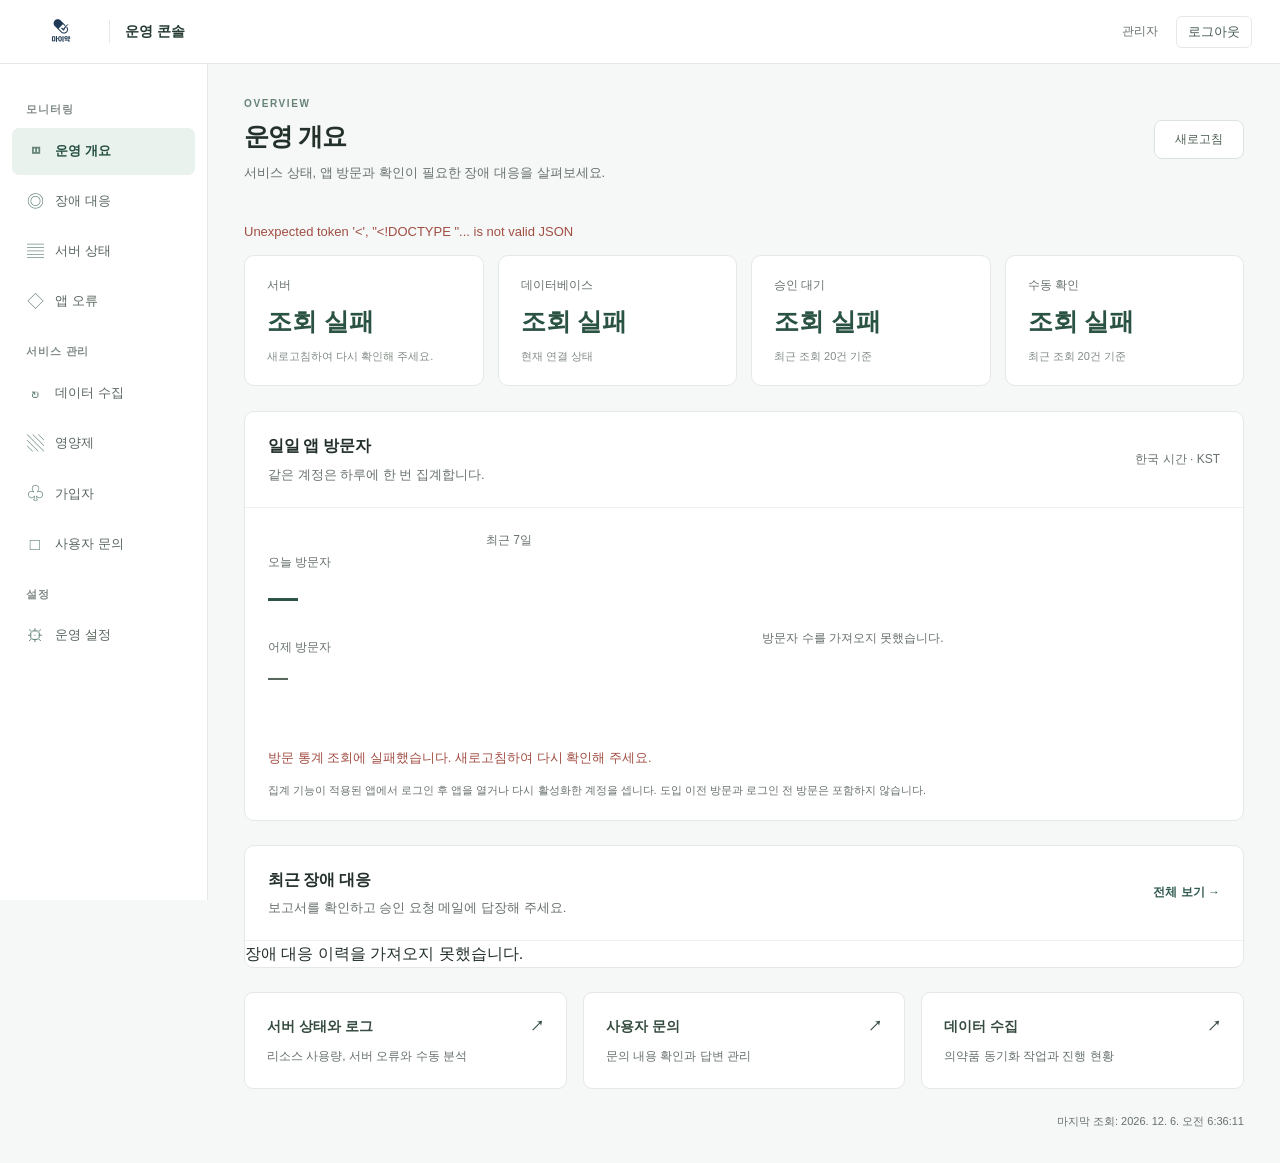
==== commit 28ff3734: "[#47] Feat : 일일 앱 방문자 통계 추가" ====
--- a/src/main/resources/static/admin/index.html
+++ b/src/main/resources/static/admin/index.html
@@ -8,7 +8,7 @@
 <body>
 <header class="header"></header>
 <main class="main console-main">
-    <div class="page-heading"><div><p class="eyebrow">OVERVIEW</p><h1>운영 개요</h1><p>서비스 상태와 확인이 필요한 장애 대응을 한곳에서 살펴보세요.</p></div>
+    <div class="page-heading"><div><p class="eyebrow">OVERVIEW</p><h1>운영 개요</h1><p>서비스 상태, 앱 방문과 확인이 필요한 장애 대응을 살펴보세요.</p></div>
         <button class="btn btn-secondary" id="overview-refresh">새로고침</button></div>
     <p id="overview-error" class="inline-error" role="alert"></p>
     <section class="metric-grid" aria-label="서비스 상태">
@@ -16,6 +16,18 @@
         <article class="metric"><span>데이터베이스</span><strong id="metric-db">확인 중</strong><small>현재 연결 상태</small></article>
         <article class="metric"><span>승인 대기</span><strong id="metric-approval">—</strong><small>최근 조회 20건 기준</small></article>
         <article class="metric"><span>수동 확인</span><strong id="metric-manual">—</strong><small>최근 조회 20건 기준</small></article>
+    </section>
+    <section class="panel visitor-panel" aria-labelledby="visitor-heading">
+        <div class="panel-heading"><div><h2 id="visitor-heading">일일 앱 방문자</h2><p>같은 계정은 하루에 한 번 집계합니다.</p></div><span class="muted visitor-timezone">한국 시간 · KST</span></div>
+        <div class="visitor-body" id="visitor-body" aria-busy="true">
+            <div class="visitor-summary" aria-live="polite">
+                <div class="visitor-total"><span>오늘 방문자</span><strong id="visitor-today">확인 중</strong></div>
+                <div class="visitor-total visitor-yesterday"><span>어제 방문자</span><strong id="visitor-yesterday">확인 중</strong></div>
+            </div>
+            <div class="visitor-history"><h3>최근 7일</h3><div id="visitor-chart"><p class="visitor-status" role="status">방문자 수를 불러오는 중입니다.</p></div></div>
+        </div>
+        <p id="visitor-error" class="inline-error visitor-error" role="alert"></p>
+        <p class="visitor-note">집계 기능이 적용된 앱에서 로그인 후 앱을 열거나 다시 활성화한 계정을 셉니다. 도입 이전 방문과 로그인 전 방문은 포함하지 않습니다.</p>
     </section>
     <section class="panel">
         <div class="panel-heading"><div><h2>최근 장애 대응</h2><p>보고서를 확인하고 승인 요청 메일에 답장해 주세요.</p></div><a href="incidents.html" class="text-link">전체 보기 →</a></div>
--- a/src/main/resources/static/admin/css/shell.css
+++ b/src/main/resources/static/admin/css/shell.css
@@ -27,6 +27,13 @@
 .metric>span { font-size:12px; color:var(--console-muted); }.metric strong { font-size:25px; line-height:1.3; font-weight:650; color:#2b5343; }.metric small { color:#818b85; font-size:11px; }
 .panel { background:white; border:1px solid var(--console-border); border-radius:10px; overflow:hidden; margin-bottom:24px; }
 .panel-heading { padding:21px 23px; display:flex; justify-content:space-between; align-items:center; gap:12px; border-bottom:1px solid #edf0ee; }.panel-body { padding:23px; }
+.visitor-timezone { white-space:nowrap; font-size:11px; }
+.visitor-body { display:grid; grid-template-columns:190px minmax(0,1fr); gap:28px; padding:23px; align-items:center; }
+.visitor-summary { display:flex; flex-direction:column; gap:19px; }
+.visitor-total { display:flex; flex-direction:column; gap:5px; }.visitor-total>span { font-size:12px; color:var(--console-muted); }.visitor-total strong { font-size:30px; line-height:1.4; color:#2b5343; overflow-wrap:anywhere; }.visitor-yesterday strong { font-size:20px; color:#59685f; }
+.visitor-history { min-width:0; }.visitor-history h3 { margin:0 0 14px; font-size:12px; color:var(--console-muted); font-weight:500; }
+.visitor-bars { display:grid; grid-template-columns:repeat(7,minmax(0,1fr)); gap:12px; padding:0; list-style:none; }.visitor-bars li { display:flex; flex-direction:column; align-items:center; justify-content:flex-end; gap:5px; min-width:0; }.visitor-bar-count { width:100%; font-size:12px; color:#53645a; text-align:center; overflow-wrap:anywhere; }.visitor-bar-track { display:flex; align-items:flex-end; width:100%; max-width:44px; height:76px; border-bottom:1px solid #dce5df; }.visitor-bar { display:block; width:100%; background:#b7cdc0; border-radius:4px 4px 0 0; }.visitor-bars .is-today .visitor-bar { background:#527b65; }.visitor-bars time { font-size:11px; color:var(--console-muted); white-space:nowrap; }.visitor-day-label { height:16px; font-size:10px; font-weight:600; color:#315b51; }
+.visitor-status { min-height:149px; display:flex; align-items:center; justify-content:center; font-size:12px; color:var(--console-muted); text-align:center; }.visitor-note { padding:0 23px 19px; font-size:11px; color:var(--console-muted); line-height:1.8; }.visitor-error { margin:0 23px; padding:0 0 15px; }
 .muted { color:var(--console-muted); font-size:12px; }.text-link { color:#315b51; font-size:12px; font-weight:600; text-decoration:none; white-space:nowrap; }.text-link:hover { text-decoration:underline; }
 .quick-grid { display:grid; grid-template-columns:repeat(3,minmax(0,1fr)); gap:16px; }.quick-link { padding:22px; background:white; border:1px solid var(--console-border); border-radius:9px; color:#354b3f; text-decoration:none; }
 .quick-link strong { display:flex; justify-content:space-between; font-size:14px; }.quick-link p { margin-top:10px; font-size:12px; color:var(--console-muted); }.quick-link:hover { border-color:#9ab3a6; }.update-note { margin-top:24px; text-align:right; font-size:11px; }
@@ -51,5 +58,6 @@
     .console-account>span { display:none; }.console-account button { font-size:11px; padding:5px 8px; }.console-nav { display:none; top:60px; width:232px; box-shadow:12px 0 40px #24422d20; }.nav-open .console-nav { display:block; }
     .console-layout .main { margin-left:0; padding:24px 17px; }.console-layout h1 { font-size:23px; }.page-heading { align-items:flex-start; gap:12px; margin-bottom:20px; }.page-heading p:not(.eyebrow) { font-size:12px; }.page-heading .btn { padding:8px 11px; flex-shrink:0; }
     .metric-grid { gap:10px; }.metric { padding:16px; }.metric strong { font-size:23px; }.quick-grid { grid-template-columns:1fr; gap:10px; }.quick-link { padding:18px; }.panel-heading,.panel-body { padding:18px; }.incident-row { padding:17px 18px; }.incident-row-heading .muted { font-size:10px; }
+    .visitor-panel .panel-heading { align-items:flex-start; flex-wrap:wrap; }.visitor-body { grid-template-columns:1fr; gap:22px; padding:18px; }.visitor-summary { flex-direction:row; gap:24px; align-items:baseline; }.visitor-total { flex:1; min-width:0; }.visitor-total strong { font-size:27px; }.visitor-yesterday strong { font-size:20px; }.visitor-bars { gap:5px; }.visitor-bar-count { font-size:10px; }.visitor-bar-track { max-width:30px; }.visitor-bars time { font-size:10px; }.visitor-note { padding:0 18px 17px; }.visitor-error { margin:0 18px; }
     .incident-workspace { gap:0; }.incident-meta { grid-template-columns:82px minmax(0,1fr); }.incident-detail { scroll-margin-top:70px; }.incident-master { max-height:480px; overflow-y:auto; }.console-layout .card-body { padding:16px; }
 }
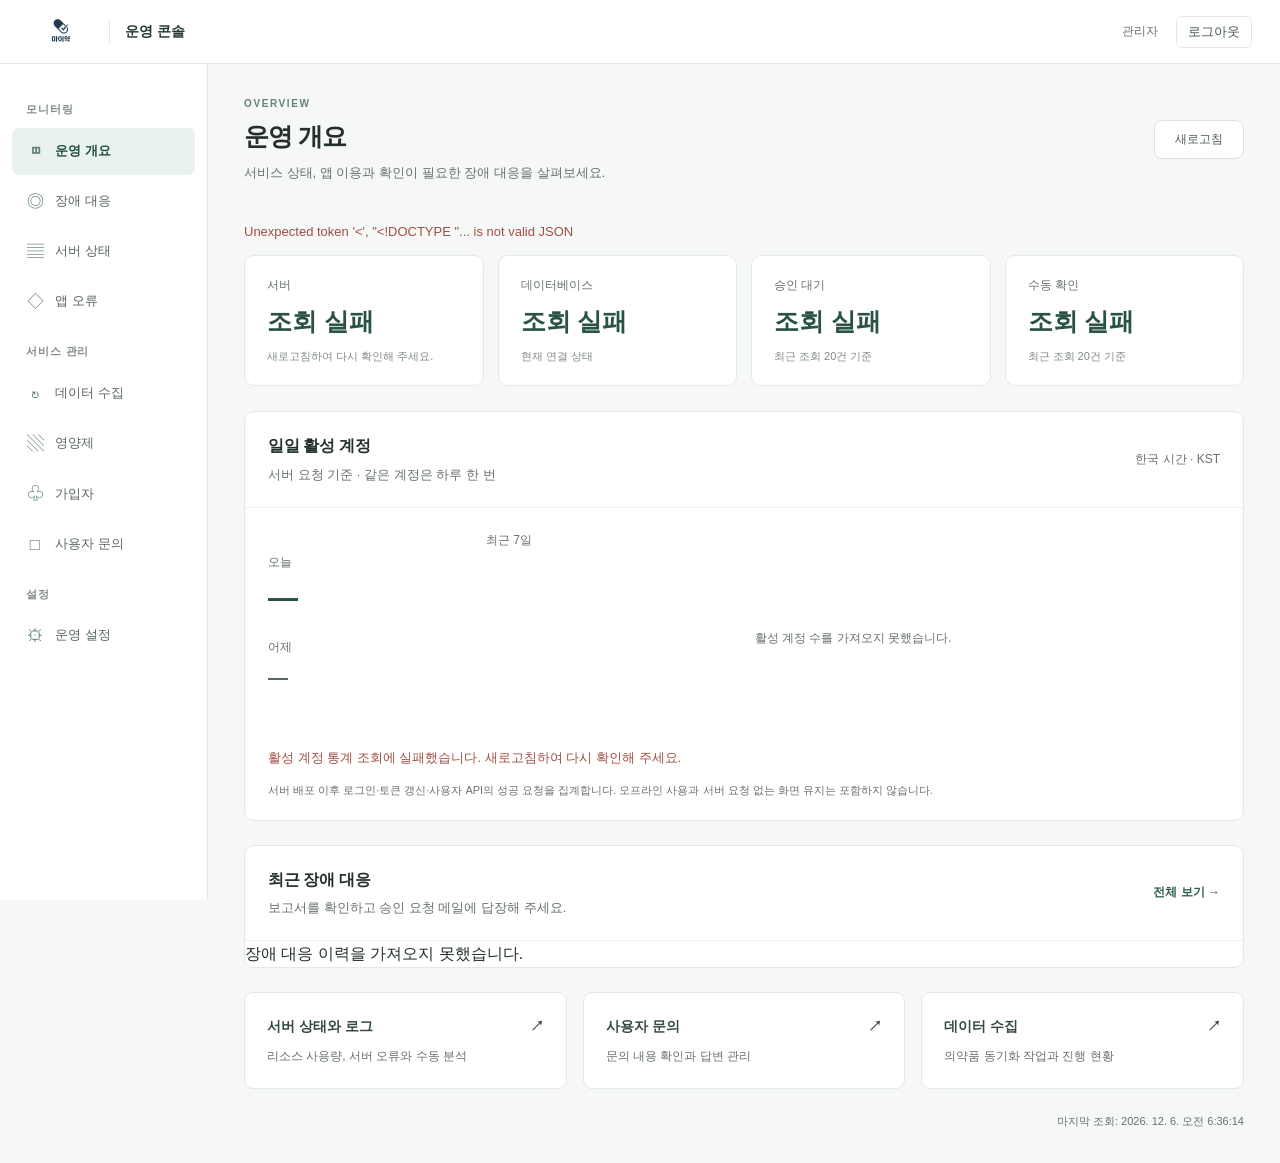
==== commit 20d61006: "[#47] Refactor : 서버 요청 기반 활성 계정 집계로 전환" ====
--- a/src/main/resources/static/admin/index.html
+++ b/src/main/resources/static/admin/index.html
@@ -8,7 +8,7 @@
 <body>
 <header class="header"></header>
 <main class="main console-main">
-    <div class="page-heading"><div><p class="eyebrow">OVERVIEW</p><h1>운영 개요</h1><p>서비스 상태, 앱 방문과 확인이 필요한 장애 대응을 살펴보세요.</p></div>
+    <div class="page-heading"><div><p class="eyebrow">OVERVIEW</p><h1>운영 개요</h1><p>서비스 상태, 앱 이용과 확인이 필요한 장애 대응을 살펴보세요.</p></div>
         <button class="btn btn-secondary" id="overview-refresh">새로고침</button></div>
     <p id="overview-error" class="inline-error" role="alert"></p>
     <section class="metric-grid" aria-label="서비스 상태">
@@ -18,16 +18,16 @@
         <article class="metric"><span>수동 확인</span><strong id="metric-manual">—</strong><small>최근 조회 20건 기준</small></article>
     </section>
     <section class="panel visitor-panel" aria-labelledby="visitor-heading">
-        <div class="panel-heading"><div><h2 id="visitor-heading">일일 앱 방문자</h2><p>같은 계정은 하루에 한 번 집계합니다.</p></div><span class="muted visitor-timezone">한국 시간 · KST</span></div>
+        <div class="panel-heading"><div><h2 id="visitor-heading">일일 활성 계정</h2><p>서버 요청 기준 · 같은 계정은 하루 한 번</p></div><span class="muted visitor-timezone">한국 시간 · KST</span></div>
         <div class="visitor-body" id="visitor-body" aria-busy="true">
             <div class="visitor-summary" aria-live="polite">
-                <div class="visitor-total"><span>오늘 방문자</span><strong id="visitor-today">확인 중</strong></div>
-                <div class="visitor-total visitor-yesterday"><span>어제 방문자</span><strong id="visitor-yesterday">확인 중</strong></div>
+                <div class="visitor-total"><span>오늘</span><strong id="visitor-today">확인 중</strong></div>
+                <div class="visitor-total visitor-yesterday"><span>어제</span><strong id="visitor-yesterday">확인 중</strong></div>
             </div>
-            <div class="visitor-history"><h3>최근 7일</h3><div id="visitor-chart"><p class="visitor-status" role="status">방문자 수를 불러오는 중입니다.</p></div></div>
+            <div class="visitor-history"><h3>최근 7일</h3><div id="visitor-chart"><p class="visitor-status" role="status">활성 계정 수를 불러오는 중입니다.</p></div></div>
         </div>
         <p id="visitor-error" class="inline-error visitor-error" role="alert"></p>
-        <p class="visitor-note">집계 기능이 적용된 앱에서 로그인 후 앱을 열거나 다시 활성화한 계정을 셉니다. 도입 이전 방문과 로그인 전 방문은 포함하지 않습니다.</p>
+        <p class="visitor-note">서버 배포 이후 로그인·토큰 갱신·사용자 API의 성공 요청을 집계합니다. 오프라인 사용과 서버 요청 없는 화면 유지는 포함하지 않습니다.</p>
     </section>
     <section class="panel">
         <div class="panel-heading"><div><h2>최근 장애 대응</h2><p>보고서를 확인하고 승인 요청 메일에 답장해 주세요.</p></div><a href="incidents.html" class="text-link">전체 보기 →</a></div>
